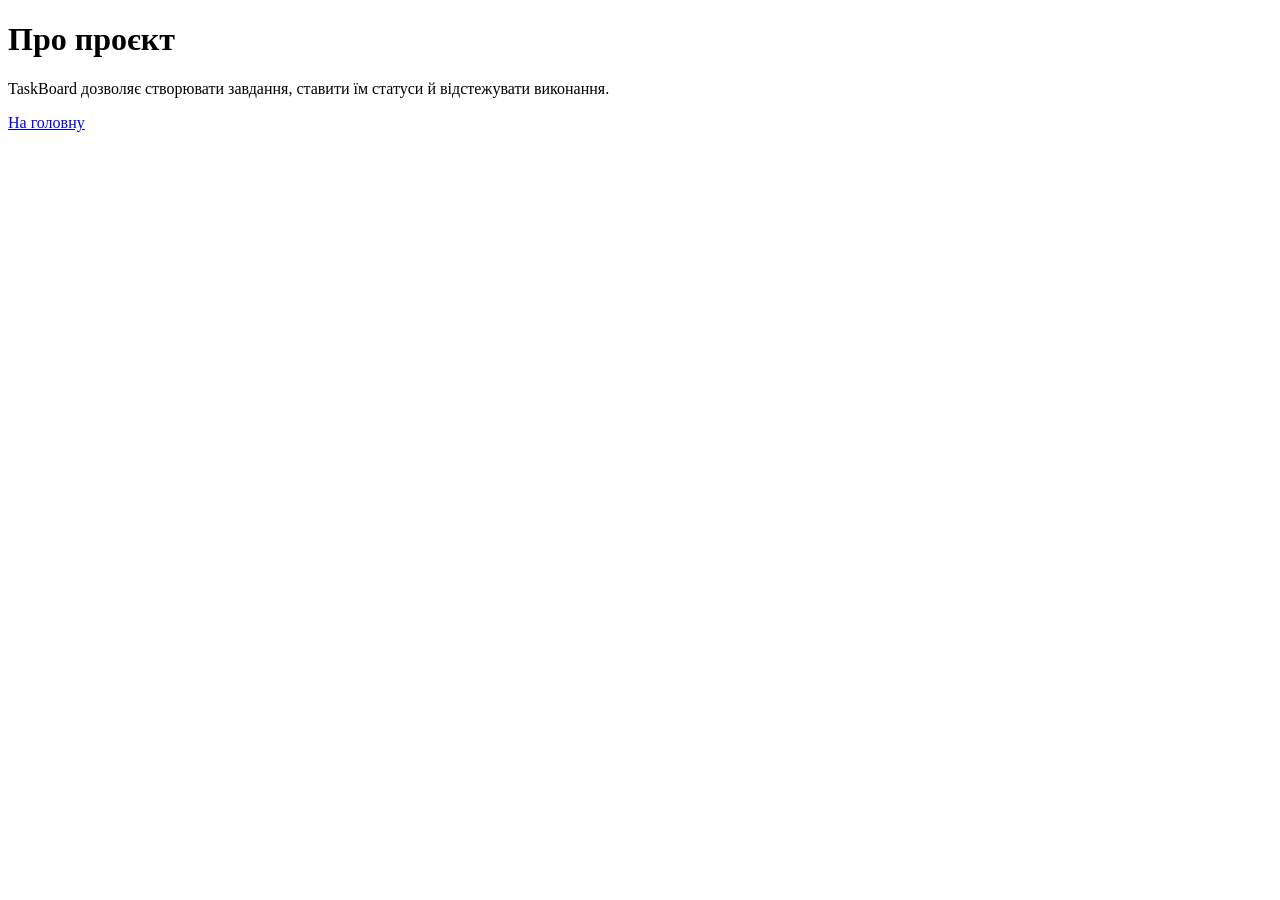
==== about.html @ eb92c310 "Додати сторінку about.html" ====
<!DOCTYPE html>
<html lang="uk">
<head>
  <meta charset="UTF-8">
  <meta name="viewport" content="width=device-width, initial-scale=1.0">
  <title>Про проєкт - TaskBoard</title>
</head>
<body>
  <h1>Про проєкт</h1>
  <p>TaskBoard дозволяє створювати завдання, ставити їм статуси й відстежувати виконання.</p>
  <a href="index.html">На головну</a>
</body>
</html>
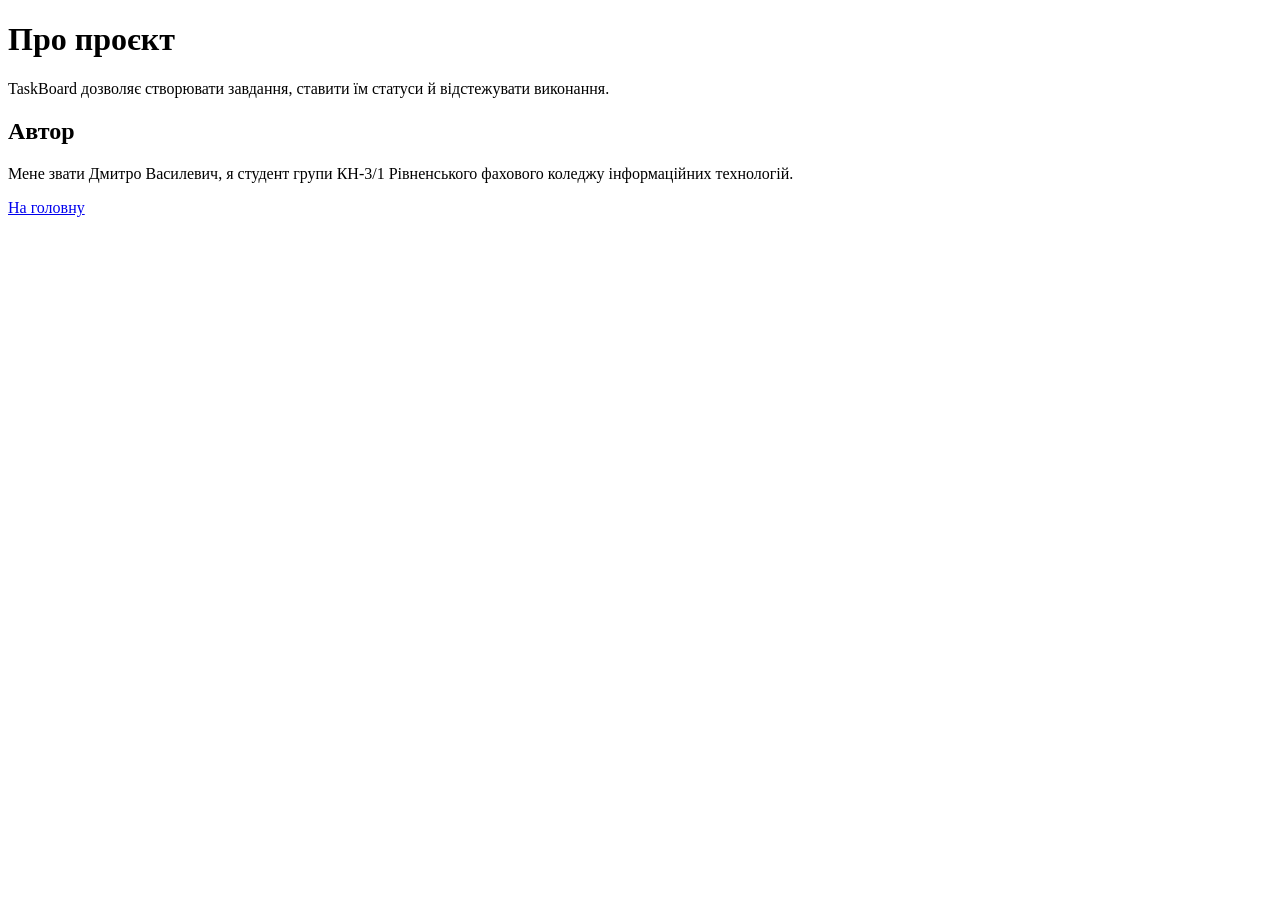
==== commit 0c22f692: "Додати інформацію про автора" ====
--- a/about.html
+++ b/about.html
@@ -8,6 +8,8 @@
 <body>
   <h1>Про проєкт</h1>
   <p>TaskBoard дозволяє створювати завдання, ставити їм статуси й відстежувати виконання.</p>
+    <h2>Автор</h2>
+  <p>Мене звати Дмитро Василевич, я студент групи КН-3/1 Рівненського фахового коледжу інформаційних технологій.</p>
   <a href="index.html">На головну</a>
 </body>
 </html>
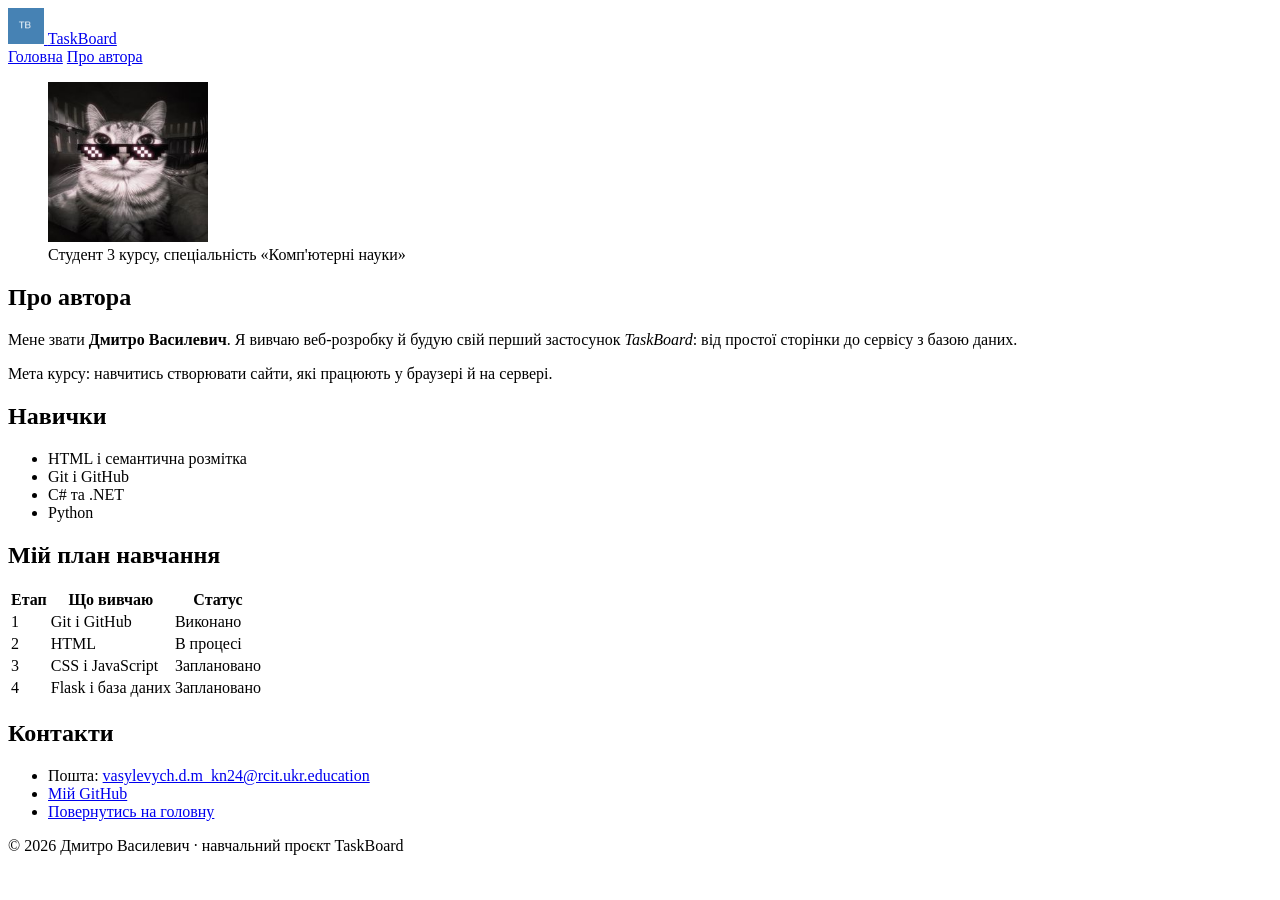
==== commit d5ad9a2b: "Додати семантичну розмітку та сторінку Про автора" ====
--- a/about.html
+++ b/about.html
@@ -3,13 +3,90 @@
 <head>
   <meta charset="UTF-8">
   <meta name="viewport" content="width=device-width, initial-scale=1.0">
-  <title>Про проєкт - TaskBoard</title>
+  <title>Про автора | TaskBoard</title>
 </head>
 <body>
-  <h1>Про проєкт</h1>
-  <p>TaskBoard дозволяє створювати завдання, ставити їм статуси й відстежувати виконання.</p>
-    <h2>Автор</h2>
-  <p>Мене звати Дмитро Василевич, я студент групи КН-3/1 Рівненського фахового коледжу інформаційних технологій.</p>
-  <a href="index.html">На головну</a>
+  <header class="site-header">
+    <a class="brand" href="index.html">
+      <img src="images/logo.png" alt="Логотип TaskBoard" width="36" height="36">
+      <span>TaskBoard</span>
+    </a>
+    <nav class="nav">
+      <a href="index.html">Головна</a>
+      <a href="about.html">Про автора</a>
+    </nav>
+  </header>
+
+  <main class="container">
+    <article class="card profile">
+      <figure>
+        <img src="images/avatar.png" alt="Фото автора" width="160" height="160">
+        <figcaption>Студент 3 курсу, спеціальність «Комп'ютерні науки»</figcaption>
+      </figure>
+      <div class="profile-text">
+        <h1>Про автора</h1>
+        <p>Мене звати <strong>Дмитро Василевич</strong>. Я вивчаю веб-розробку й будую свій перший застосунок <em>TaskBoard</em>: від простої сторінки до сервісу з базою даних.</p>
+        <p>Мета курсу: навчитись створювати сайти, які працюють у браузері й на сервері.</p>
+      </div>
+    </article>
+
+    <section class="card">
+      <h2>Навички</h2>
+      <ul>
+        <li>HTML і семантична розмітка</li>
+        <li>Git і GitHub</li>
+        <li>C# та .NET</li>
+        <li>Python</li>
+      </ul>
+    </section>
+
+    <section class="card">
+      <h2>Мій план навчання</h2>
+      <table>
+        <thead>
+          <tr>
+            <th>Етап</th>
+            <th>Що вивчаю</th>
+            <th>Статус</th>
+          </tr>
+        </thead>
+        <tbody>
+          <tr>
+            <td>1</td>
+            <td>Git і GitHub</td>
+            <td>Виконано</td>
+          </tr>
+          <tr>
+            <td>2</td>
+            <td>HTML</td>
+            <td>В процесі</td>
+          </tr>
+          <tr>
+            <td>3</td>
+            <td>CSS і JavaScript</td>
+            <td>Заплановано</td>
+          </tr>
+          <tr>
+            <td>4</td>
+            <td>Flask і база даних</td>
+            <td>Заплановано</td>
+          </tr>
+        </tbody>
+      </table>
+    </section>
+
+    <section class="card">
+      <h2>Контакти</h2>
+      <ul>
+        <li>Пошта: <a href="mailto:vasylevych.d.m_kn24@rcit.ukr.education">vasylevych.d.m_kn24@rcit.ukr.education</a></li>
+        <li><a href="https://github.com/Dima-200" target="_blank" rel="noopener">Мій GitHub</a></li>
+        <li><a href="index.html">Повернутись на головну</a></li>
+      </ul>
+    </section>
+  </main>
+
+  <footer class="site-footer">
+    <p>&copy; 2026 Дмитро Василевич · навчальний проєкт TaskBoard</p>
+  </footer>
 </body>
 </html>
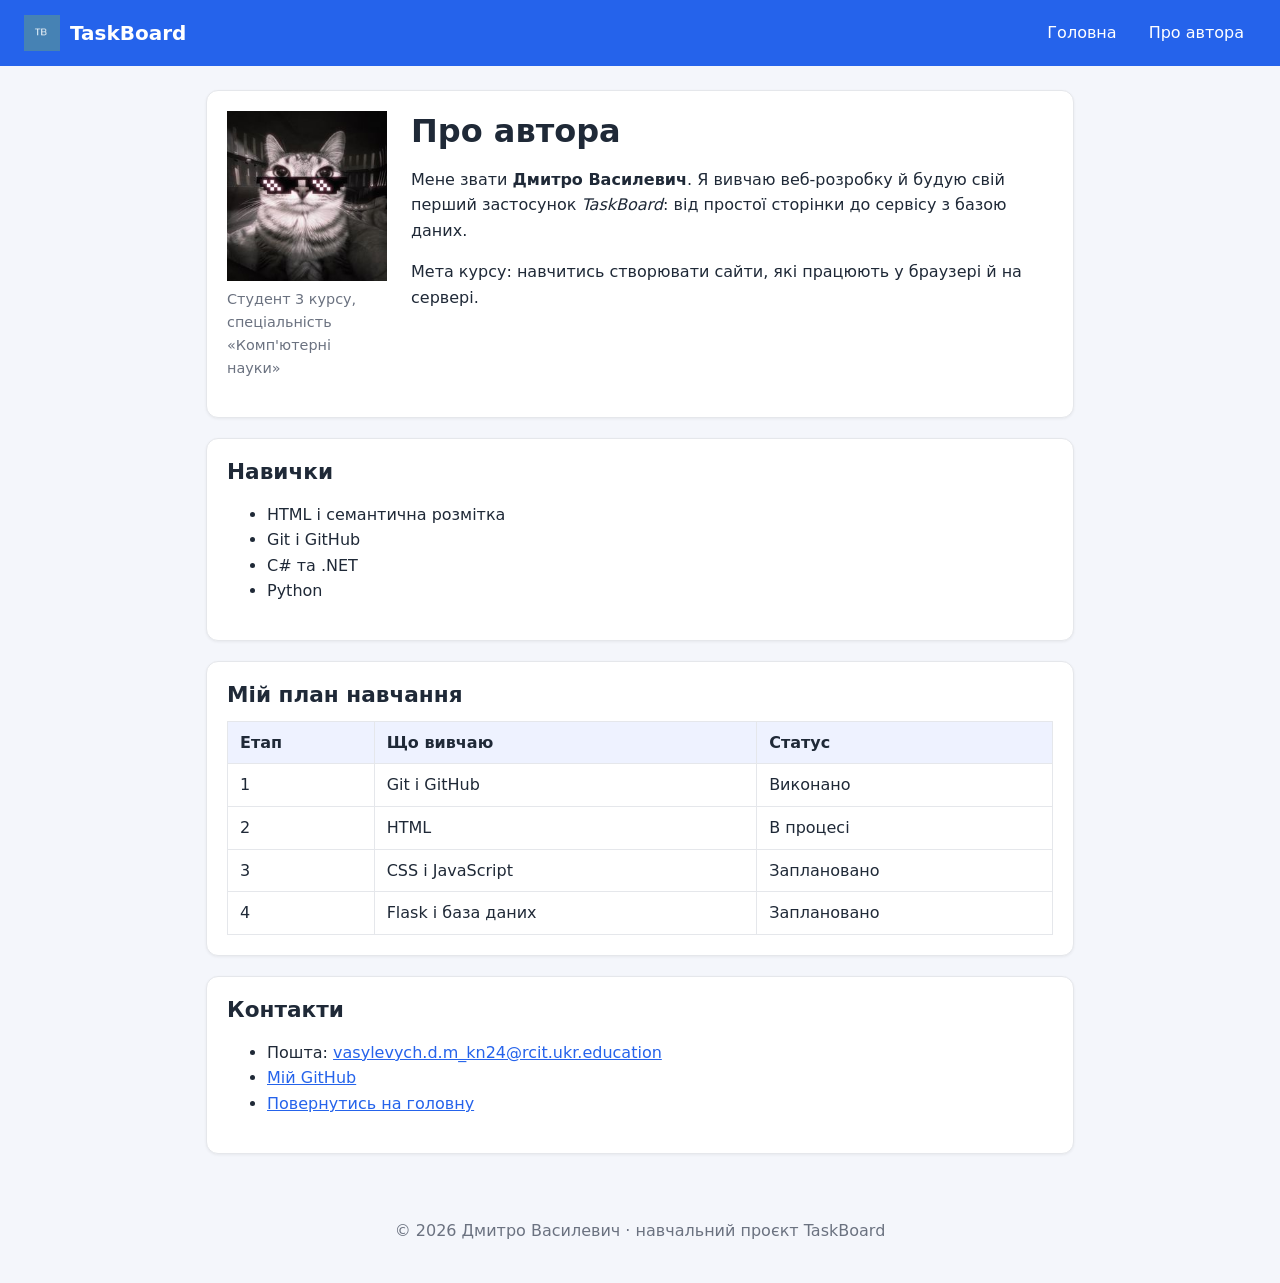
==== commit 7362c21e: "Додати форму задачі, Flexbox і адаптивні стилі" ====
--- a/about.html
+++ b/about.html
@@ -1,6 +1,7 @@
 <!DOCTYPE html>
 <html lang="uk">
 <head>
+  <link rel="stylesheet" href="style.css">
   <meta charset="UTF-8">
   <meta name="viewport" content="width=device-width, initial-scale=1.0">
   <title>Про автора | TaskBoard</title>
--- a/style.css
+++ b/style.css
@@ -0,0 +1,218 @@
+﻿:root {
+    --bg: #f4f6fb;
+    --card: #ffffff;
+    --text: #1f2937;
+    --muted: #6b7280;
+    --primary: #2563eb;
+    --primary-dark: #1d4ed8;
+    --border: #e5e7eb;
+    --success: #16a34a;
+    --danger: #dc2626;
+    --warning: #d97706;
+    --radius: 12px;
+}
+
+* {
+    box-sizing: border-box;
+}
+
+body {
+    margin: 0;
+    font-family: system-ui, "Segoe UI", Roboto, Arial, sans-serif;
+    line-height: 1.6;
+    color: var(--text);
+    background: var(--bg);
+}
+
+h1, h2 {
+    line-height: 1.25;
+    margin: 0 0 12px;
+}
+
+h1 {
+    font-size: 2rem;
+}
+
+h2 {
+    font-size: 1.35rem;
+}
+
+a {
+    color: var(--primary);
+}
+
+    a:hover {
+        color: var(--primary-dark);
+    }
+
+img {
+    max-width: 100%;
+    height: auto;
+}
+
+.site-header {
+    background: var(--primary);
+    color: #fff;
+    padding: 14px 24px;
+}
+
+.brand {
+    color: #fff;
+    font-weight: 700;
+    font-size: 1.25rem;
+    text-decoration: none;
+}
+
+.nav a {
+    color: #fff;
+    text-decoration: none;
+    padding: 6px 12px;
+    border-radius: 8px;
+}
+
+    .nav a:hover {
+        background: rgba(255, 255, 255, 0.2);
+    }
+
+.container {
+    max-width: 900px;
+    margin: 24px auto;
+    padding: 0 16px;
+}
+
+.card,
+.intro {
+    background: var(--card);
+    border: 1px solid var(--border);
+    border-radius: var(--radius);
+    padding: 20px;
+    margin-bottom: 20px;
+    box-shadow: 0 1px 3px rgba(0, 0, 0, 0.06);
+}
+
+.site-footer {
+    text-align: center;
+    color: var(--muted);
+    padding: 24px 16px;
+}
+
+table {
+    border-collapse: collapse;
+    width: 100%;
+}
+
+th, td {
+    border: 1px solid var(--border);
+    padding: 8px 12px;
+    text-align: left;
+}
+
+th {
+    background: #eef2ff;
+}
+
+figure {
+    margin: 0 0 16px;
+}
+
+figcaption {
+    color: var(--muted);
+    font-size: 0.9rem;
+}
+.site-header {
+  display: flex;
+  flex-wrap: wrap;
+  align-items: center;
+  justify-content: space-between;
+  gap: 12px;
+}
+
+.brand {
+  display: flex;
+  align-items: center;
+  gap: 10px;
+}
+
+.nav {
+  display: flex;
+  gap: 8px;
+}
+
+.profile {
+  display: flex;
+  gap: 24px;
+  align-items: flex-start;
+}
+
+.profile figure { flex: 0 0 160px; }
+.profile-text { flex: 1; }
+
+.task-form {
+  display: flex;
+  flex-direction: column;
+  gap: 14px;
+}
+
+.form-row {
+  display: flex;
+  flex-wrap: wrap;
+  gap: 14px;
+}
+
+.field {
+  display: flex;
+  flex-direction: column;
+  gap: 4px;
+  font-weight: 600;
+  font-size: 0.9rem;
+}
+
+.field.grow { flex: 1 1 260px; }
+
+input[type="text"],
+input[type="date"],
+select,
+textarea {
+  font: inherit;
+  font-weight: 400;
+  padding: 8px 10px;
+  border: 1px solid var(--border);
+  border-radius: 8px;
+  background: #fff;
+}
+
+input:focus,
+select:focus,
+textarea:focus {
+  outline: 2px solid var(--primary);
+  outline-offset: 1px;
+}
+
+.btn {
+  align-self: flex-start;
+  font: inherit;
+  font-weight: 600;
+  color: #fff;
+  background: var(--primary);
+  border: 0;
+  border-radius: 8px;
+  padding: 10px 18px;
+  cursor: pointer;
+}
+
+.btn:hover { background: var(--primary-dark); }
+
+.form-message {
+  margin: 0;
+  min-height: 1.4em;
+  color: var(--danger);
+  font-size: 0.9rem;
+}
+@media (max-width: 600px) {
+  .site-header { flex-direction: column; align-items: flex-start; }
+  .profile { flex-direction: column; }
+  .form-row { flex-direction: column; }
+  .field.grow { flex: 0 0 auto; }
+  .btn { align-self: stretch; }
+  h1 { font-size: 1.6rem; }
+}
